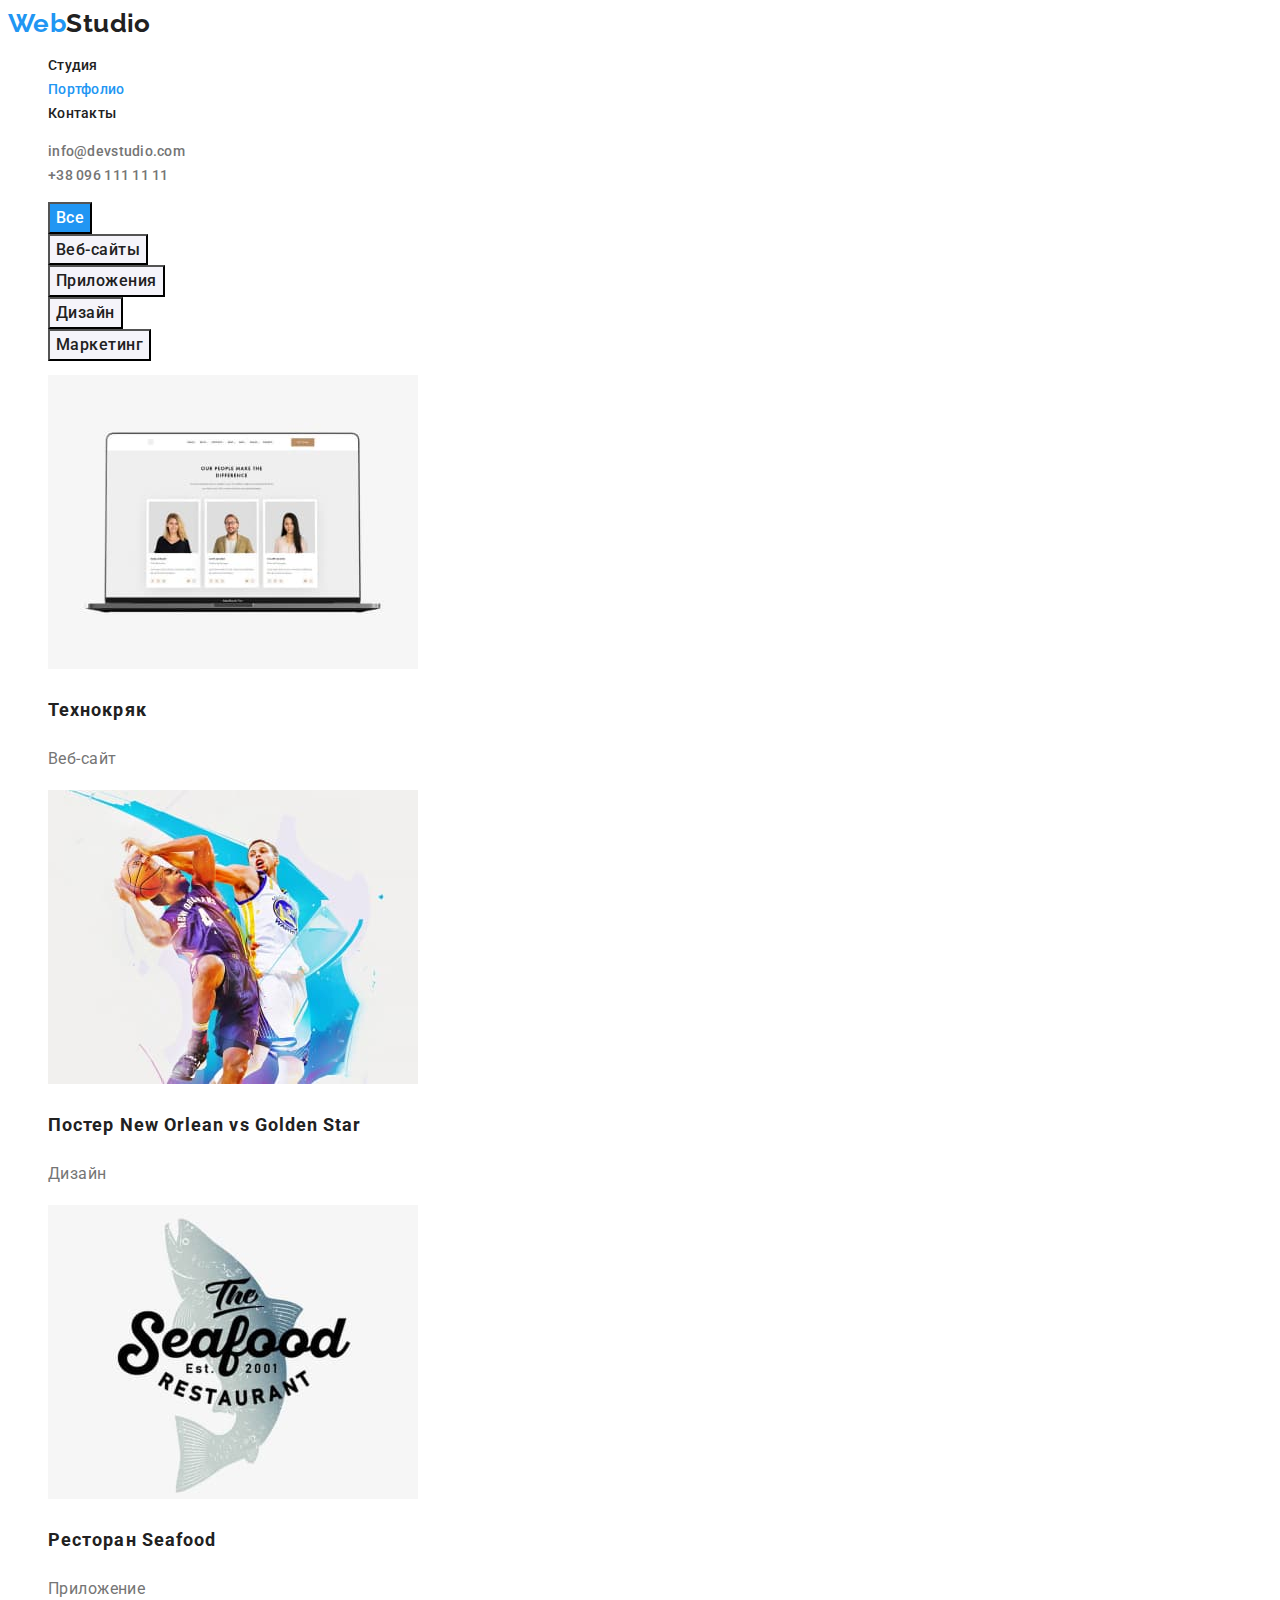
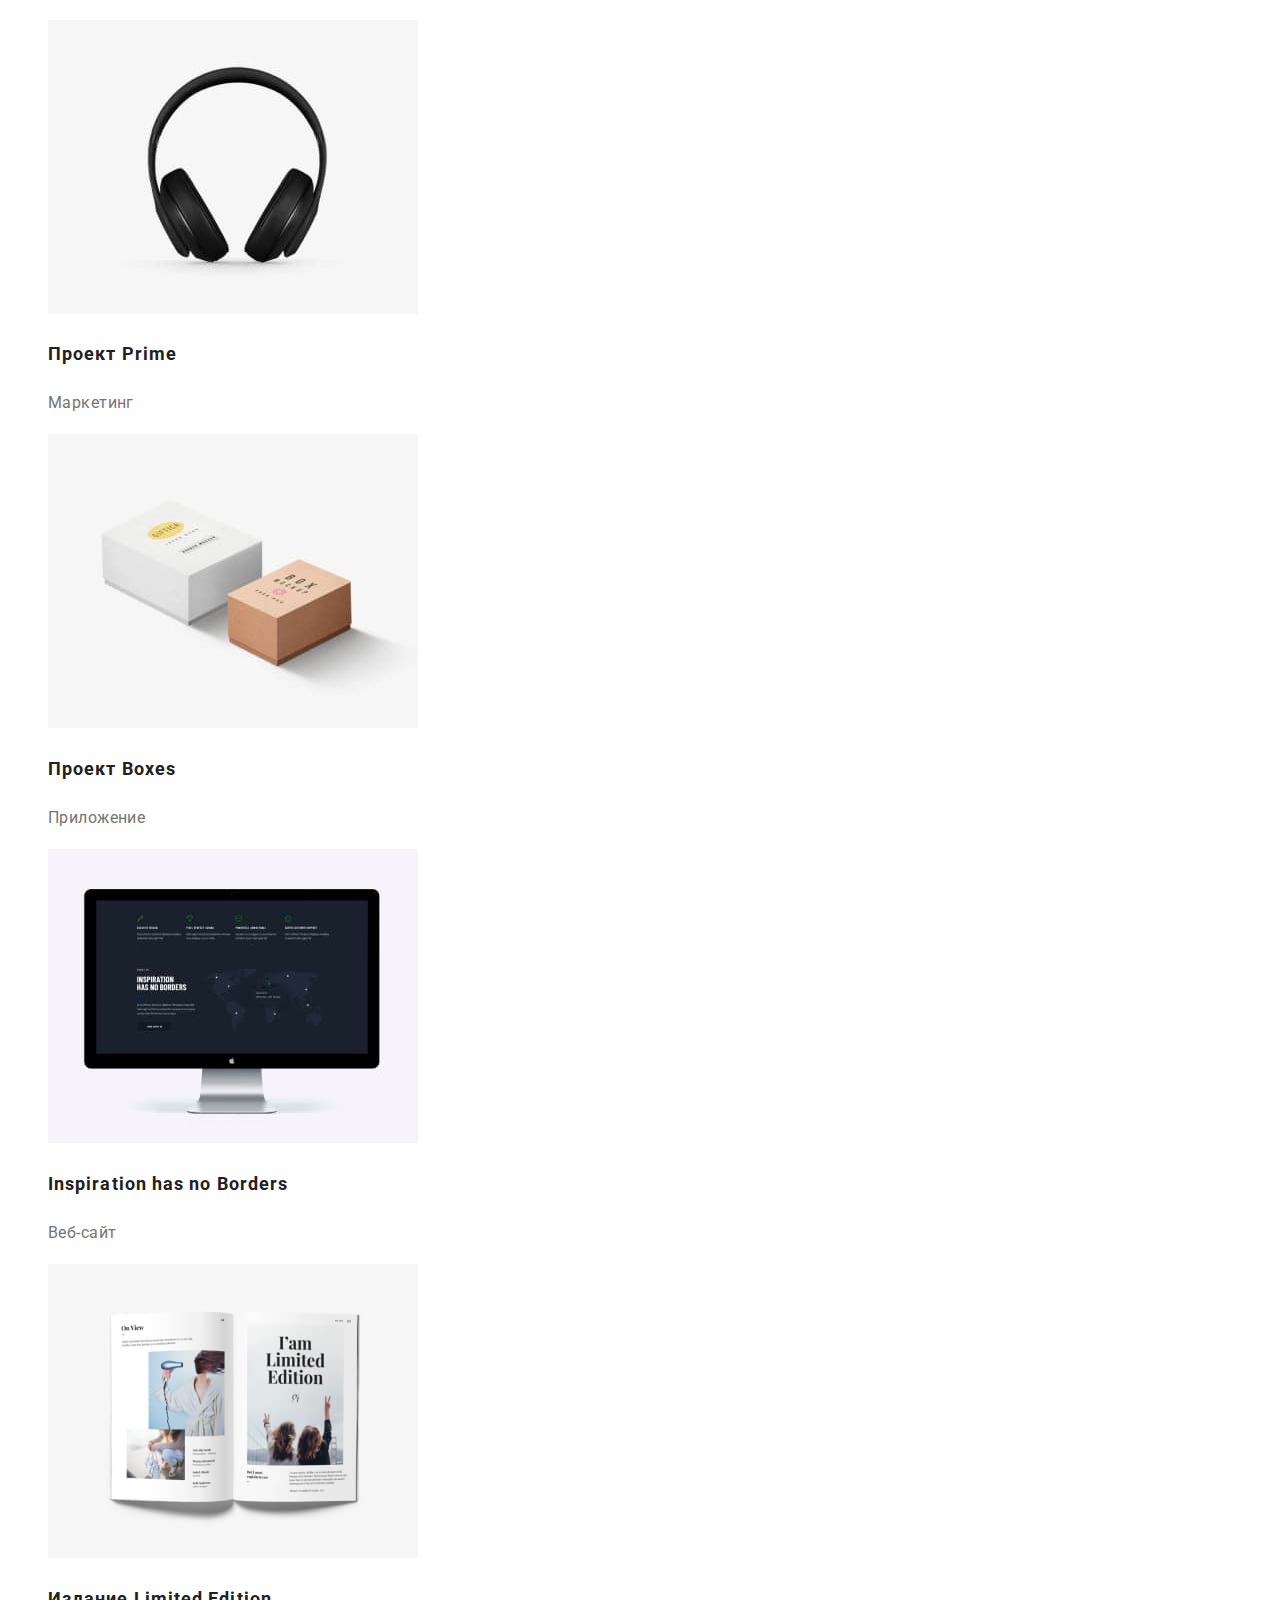
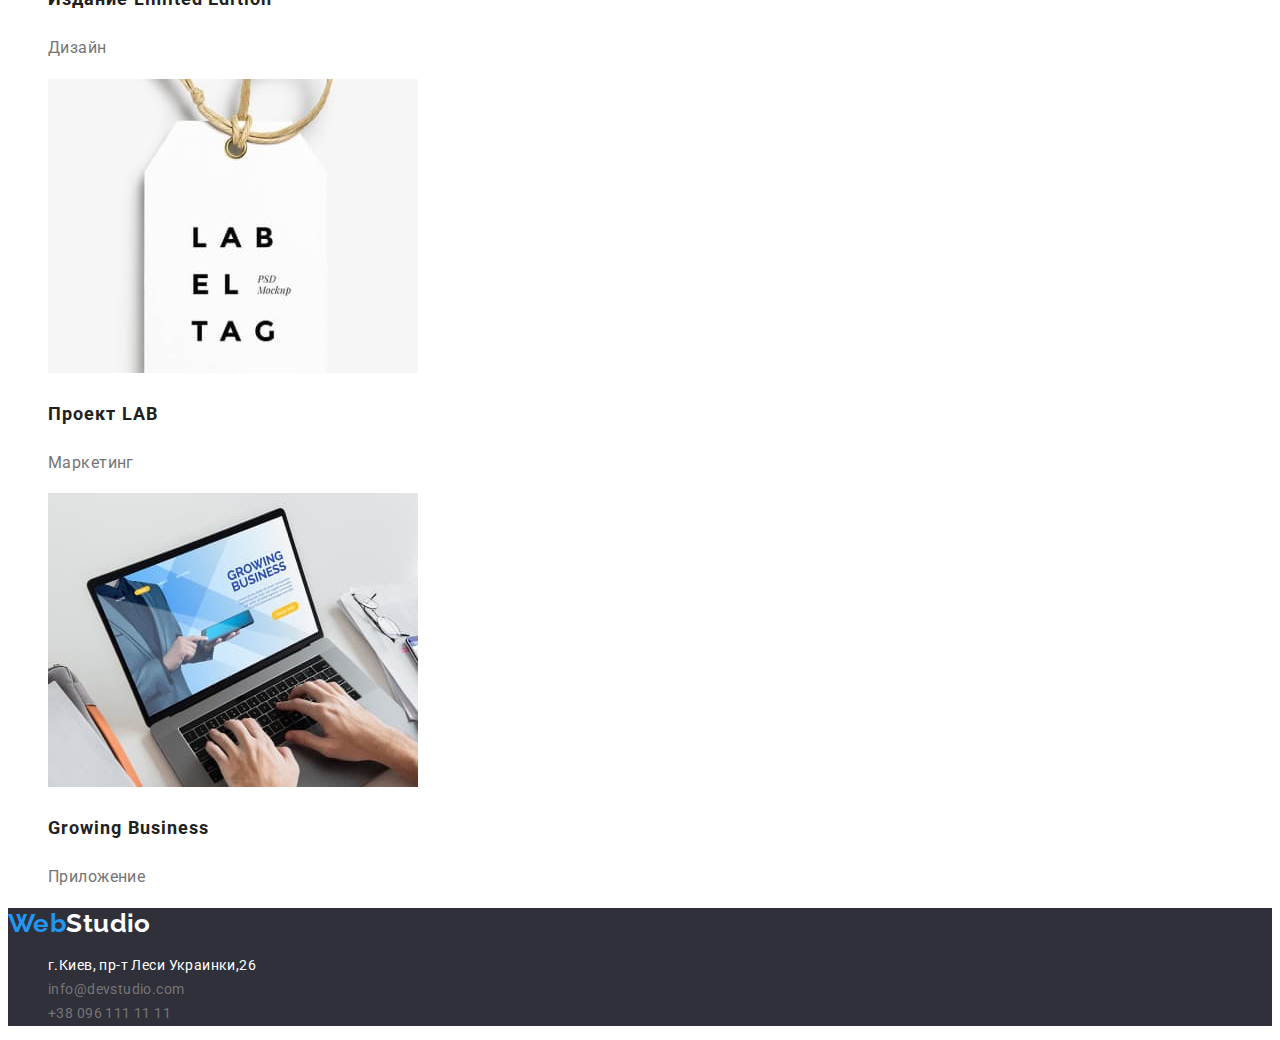
==== portfolio.html @ a8727710 "Перенос hw2" ====
<!DOCTYPE html>
<html lang="en">
    <head>
        <meta charset="UTF-8" />
        <meta http-equiv="X-UA-Compatible" content="IE=edge" />
        <meta name="viewport" content="width=device-width, initial-scale=1.0" />
        <title>WebStudio</title>
        <link rel="preconnect" href="https://fonts.googleapis.com">
        <link rel="preconnect" href="https://fonts.gstatic.com" crossorigin>
        <link href="https://fonts.googleapis.com/css2?family=Raleway:wght@700&family=Roboto:wght@400;500;700;900&display=swap" rel="stylesheet">
        <link rel="stylesheet" href="./css/styles.css" />
    
      </head>
<body>
    <header class="header">
        <a class="link logo" href="index.html">Web<span class="header-logo">Studio</span></a>
        <nav class="header-nav">
          <ul class="list header-list">
            <li class="header-item"><a class="link header-link" href="index.html">Студия</a></li>
            <li class="header-item"><a class="link header-link current" href="portfolio.html">Портфолио</a></li>
            <li class="header-item"><a class="link header-link" href="">Контакты</a></li>
          </ul>
        </nav>
        <ul class="list contact-list">
          <li class="contact-item"><a class="link header-link" href="mailto:info@devstudio.com">info@devstudio.com</a></li>
          <li class="contact-item"><a class="link header-link" href="tel:+380961111111">+38 096 111 11 11</a></li>
        </ul>
      </header>

<main>
    <section>
        <h1 class="portfolio-title">Наши работы,портфолио,примеры работ</h1>
        <ul class="list filters-list">
            <li class="filters-item"><button type="button" class="filters-btn current-filter">Все</button></li>
            <li class="filters-item"><button type="button" class="filters-btn">Веб-сайты</button></li>
            <li class="filters-item"><button type="button" class="filters-btn">Приложения</button></li>
            <li class="filters-item"><button type="button" class="filters-btn">Дизайн</button></li>
            <li class="filters-item"><button type="button" class="filters-btn">Маркетинг</button></li>
        </ul>

        <ul class="list example-list">
            <li class="example-item">
                <a class="link" href="" target="_blank" rel="noreferrer noopener">
                <img src="./images/portfolio/img1.jpg" width="370" height="294"  alt="Веб-сайт">
                <h2 class="example-name">Технокряк</h2>
                <p class="example-type">Веб-сайт</p>
                </a>
            </li>
            <li class="example-item">
                <a class="link" href="" target="_blank" rel="noreferrer noopener">
                <img src="./images/portfolio/img2.jpg" width="370" height="294"  alt="Дизайн">
                <h2 class="example-name">Постер New Orlean vs Golden Star</h2>
                <p class="example-type">Дизайн</p>
                </a>
            </li>
            <li class="example-item">
                <a class="link" href="" target="_blank" rel="noreferrer noopener">
                <img src="./images/portfolio/img3.jpg" width="370" height="294"  alt="Приложение">
                <h2 class="example-name">Ресторан Seafood</h2>
                <p class="example-type">Приложение</p>
                </a>
            </li>
            <li class="example-item">
                <a class="link" href="" target="_blank" rel="noreferrer noopener">
                <img src="./images/portfolio/img4.jpg" width="370" height="294"  alt="Проект">
                <h2 class="example-name">Проект Prime</h2>
                <p class="example-type">Маркетинг</p>
                </a>
            </li>
            <li class="example-item">
                <a class="link" href="" target="_blank" rel="noreferrer noopener">
                <img src="./images/portfolio/img5.jpg" width="370" height="294" alt="Приложение">
                <h2 class="example-name">Проект Boxes</h2>
                <p class="example-type">Приложение</p>
                </a>
            </li>
            <li class="example-item">
                <a class="link" href="" target="_blank" rel="noreferrer noopener">
                <img src="./images/portfolio/img6.jpg" width="370" height="294" alt="Веб-сайт">
                <h2 class="example-name">Inspiration has no Borders</h2>
                <p class="example-type">Веб-сайт</p>
                </a>
            </li>
            <li class="example-item">
                <a class="link" href="" target="_blank" rel="noreferrer noopener">
                <img src="./images/portfolio/img7.jpg" width="370" height="294"  alt="Дизайн">
                <h2 class="example-name">Издание Limited Edition</h2>
                <p class="example-type">Дизайн</p>
                </a>
            </li>
            <li class="example-item">
                <a class="link" href="" target="_blank" rel="noreferrer noopener">
                <img src="./images/portfolio/img8.jpg" width="370" height="294"  alt="Маркетинг">
                <h2 class="example-name">Проект LAB</h2>
                <p class="example-type">Маркетинг</p>
                </a>
            </li>
            <li class="example-item">
                <a class="link" href="" target="_blank" rel="noreferrer noopener">
                <img src="./images/portfolio/img9.jpg" width="370" height="294"  alt="Приложение">
                <h2 class="example-name">Growing Business</h2>
                <p class="example-type">Приложение</p>
                </a>
            </li>
        </ul>
    </section>
</main>

<footer class="footer">
    <a class="link logo" href="index.html">Web<span class="footer-logo">Studio</span></a>
    <address>
    <ul class="list footer-list">
      <li class="footer-item"><a class="link footer-address" href="https://goo.gl/maps/YbPivX2JFZGYq7XS9" target="_blank" rel="noreferrer noopener">г.Киев, пр-т Леси Украинки,26</a></li>
      <li class="footer-item"><a class="link footer-info" href="mailto:info@devstudio.com">info@devstudio.com</a></li>
      <li class="footer-item"><a class="link footer-info" href="tel:+380961111111">+38 096 111 11 11</a></li>
    </ul>
  </address>
  </footer>
</body>
</html>
---- css/styles.css ----
:root {
--first-color:  #212121;
--second-color: #757575;
--third-color:  #ffffff;
--accent-color: #2196F3;
--btn-hover-color: #188CE8;
--bkground-color-one: #2F303A;
--bkground-color-two: #F5F4FA;
}

body {
font-family: 'Roboto', sans-serif;
font-size: 14px;
line-height: 1.71;
letter-spacing: 0.03em;
color: var(--second-color);
}

address{
  font-style: inherit;
}

.list {
  list-style: none;
}

.link {
  text-decoration: none;
  color: inherit;
}


/*------------------------LOGO-----------------------------*/
.logo{
font-family: 'Raleway', sans-serif;
font-weight: 700;
font-size: 26px;
line-height: 1.19;
color: var(--accent-color);
}

.header-logo{
  color: var(--first-color);
}

.footer-logo {
  color: var(--third-color);
}

/*--------------------------------------------------END LOGO---------------------------------------------------*/


/*----------------------HEADER-----------------------------*/

.header-list {
  color: var(--first-color);
}

.header-link{
font-weight: 500;
line-height: 1.14;
letter-spacing: 0.02em;
}

.header-link:hover,
.header-link:focus,
.current
{
  color: var(--accent-color);
}
/*------------------------MAIN----------------------*/
.service {
  background-color: var(--bkground-color-one);
}

.service-title {
font-weight: 900;
font-size: 44px;
line-height: 1.36;
text-align: center;
letter-spacing: 0.06em;
text-transform: uppercase;
color: var(--third-color);
}

.service-btn {
font-family: inherit; 
font-weight: 700;
font-size: 16px;
line-height: 1.87;
display: flex;
align-items: center;
text-align: center;
letter-spacing: 0.06em;
color: var(--third-color);
background-color: var(--accent-color);
cursor: pointer;
}

.service-btn:hover,
.service-btn:focus {
  background-color: var(--btn-hover-color);
}

.advantage-title {
  font-weight: 700;
  line-height: 1.14;
  text-transform: uppercase;
  color: var(--first-color);
}

.main-title {
font-weight: 700;
font-size: 36px;
line-height: 1.16;
text-align: center;
color: var(--first-color);
}

.team {
  background-color: var(--bkground-color-two);
}

.team-name,
.team-position{
font-size: 16px;
line-height: 1.18;
text-align: center;
}

.team-name{
font-weight: 500;
color: var(--first-color);
}

/*------------------------------------Footer-------------------------------------------*/
.footer {
  background-color: var(--bkground-color-one);
}

.footer-info:hover,
.footer-info:focus,
.footer-address {
  color: var(--third-color);
}
/*--------------------Portfolio------------------------------*/

.portfolio-title {
  position: absolute;
  width: 1px;
  height: 1px;
  margin: -1px;
  padding: 0;
  overflow: hidden;
  border: 0;
  clip: rect(0 0 0 0)
}

.filters-btn {
font-family: inherit;
font-weight: 500;
font-size: 16px;
line-height: 1.62;
text-align: center;
letter-spacing: 0.03em;
color: var(--first-color);
background-color: var(--bkground-color-two);
cursor: pointer;
}

.filters-btn:hover,
.filters-btn:focus,
.current-filter{
  color: var(--third-color);
  background-color: var(--accent-color);
}

.example-name {
font-weight: 700;
font-size: 18px;
line-height: 2;
letter-spacing: 0.06em;
color:var(--first-color);
}

.example-type {
font-size: 16px;
line-height: 1.87;
}
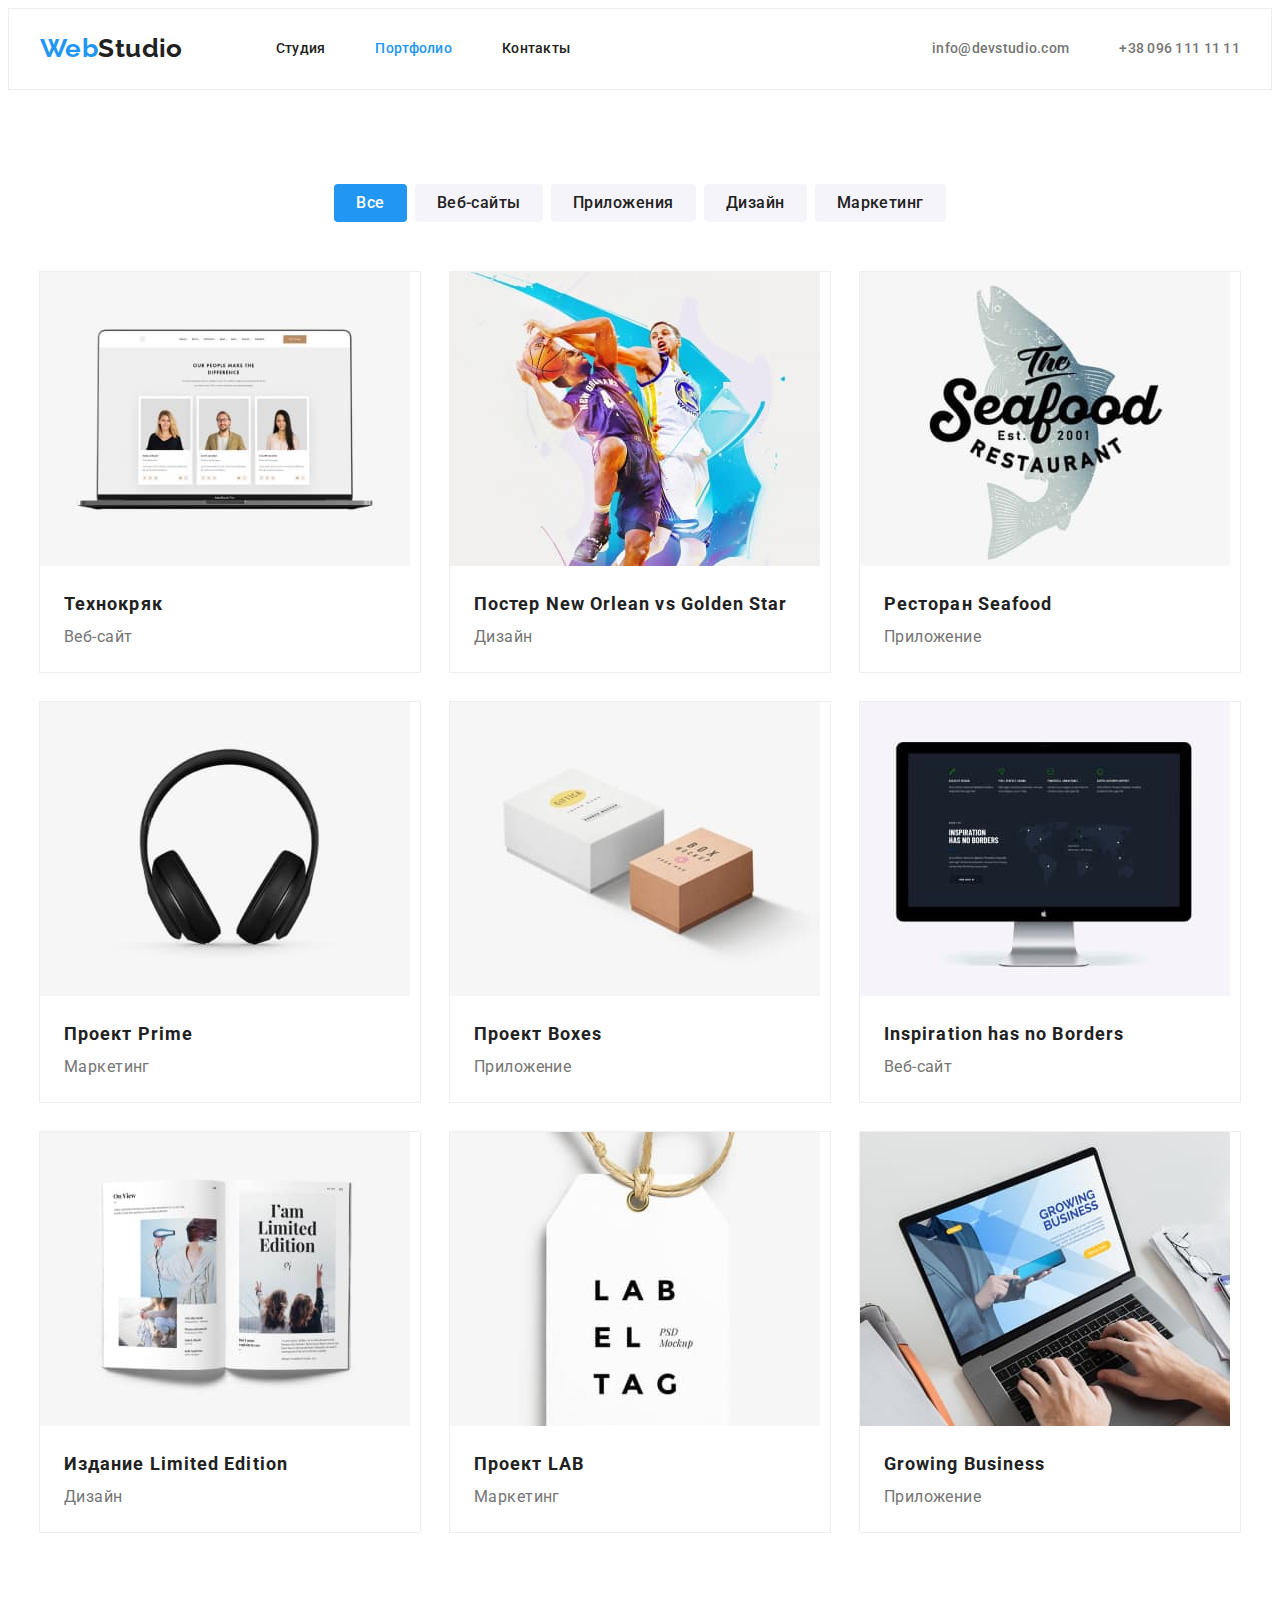
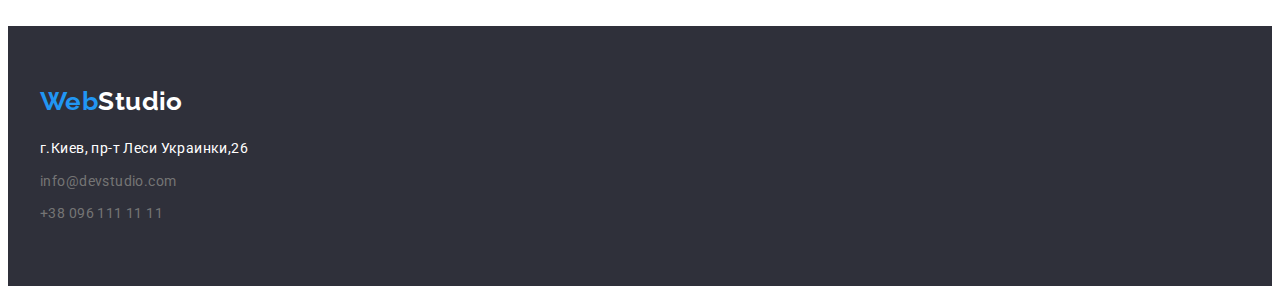
==== commit 9fab7c48: "Предварительно сделано" ====
--- a/portfolio.html
+++ b/portfolio.html
@@ -8,12 +8,18 @@
         <link rel="preconnect" href="https://fonts.googleapis.com">
         <link rel="preconnect" href="https://fonts.gstatic.com" crossorigin>
         <link href="https://fonts.googleapis.com/css2?family=Raleway:wght@700&family=Roboto:wght@400;500;700;900&display=swap" rel="stylesheet">
+        <link rel="stylesheet"
+        href="https://cdnjs.cloudflare.com/ajax/libs/modern-normalize/1.1.0/modern-normalize.min.css"
+        integrity="sha512-wpPYUAdjBVSE4KJnH1VR1HeZfpl1ub8YT/NKx4PuQ5NmX2tKuGu6U/JRp5y+Y8XG2tV+wKQpNHVUX03MfMFn9Q=="
+        crossorigin="anonymous"
+        referrerpolicy="no-referrer"/>
         <link rel="stylesheet" href="./css/styles.css" />
     
       </head>
 <body>
     <header class="header">
-        <a class="link logo" href="index.html">Web<span class="header-logo">Studio</span></a>
+        <div class="container header-container">
+        <a class="link logo header-logo-margin" href="index.html">Web<span class="header-logo">Studio</span></a>
         <nav class="header-nav">
           <ul class="list header-list">
             <li class="header-item"><a class="link header-link" href="index.html">Студия</a></li>
@@ -25,10 +31,12 @@
           <li class="contact-item"><a class="link header-link" href="mailto:info@devstudio.com">info@devstudio.com</a></li>
           <li class="contact-item"><a class="link header-link" href="tel:+380961111111">+38 096 111 11 11</a></li>
         </ul>
+      </div>
       </header>
 
 <main>
-    <section>
+    <section class="portfolio-main">
+        <div class="container">
         <h1 class="portfolio-title">Наши работы,портфолио,примеры работ</h1>
         <ul class="list filters-list">
             <li class="filters-item"><button type="button" class="filters-btn current-filter">Все</button></li>
@@ -46,6 +54,7 @@
                 <p class="example-type">Веб-сайт</p>
                 </a>
             </li>
+
             <li class="example-item">
                 <a class="link" href="" target="_blank" rel="noreferrer noopener">
                 <img src="./images/portfolio/img2.jpg" width="370" height="294"  alt="Дизайн">
@@ -53,6 +62,7 @@
                 <p class="example-type">Дизайн</p>
                 </a>
             </li>
+
             <li class="example-item">
                 <a class="link" href="" target="_blank" rel="noreferrer noopener">
                 <img src="./images/portfolio/img3.jpg" width="370" height="294"  alt="Приложение">
@@ -60,6 +70,7 @@
                 <p class="example-type">Приложение</p>
                 </a>
             </li>
+
             <li class="example-item">
                 <a class="link" href="" target="_blank" rel="noreferrer noopener">
                 <img src="./images/portfolio/img4.jpg" width="370" height="294"  alt="Проект">
@@ -67,6 +78,7 @@
                 <p class="example-type">Маркетинг</p>
                 </a>
             </li>
+
             <li class="example-item">
                 <a class="link" href="" target="_blank" rel="noreferrer noopener">
                 <img src="./images/portfolio/img5.jpg" width="370" height="294" alt="Приложение">
@@ -74,6 +86,7 @@
                 <p class="example-type">Приложение</p>
                 </a>
             </li>
+
             <li class="example-item">
                 <a class="link" href="" target="_blank" rel="noreferrer noopener">
                 <img src="./images/portfolio/img6.jpg" width="370" height="294" alt="Веб-сайт">
@@ -81,6 +94,7 @@
                 <p class="example-type">Веб-сайт</p>
                 </a>
             </li>
+
             <li class="example-item">
                 <a class="link" href="" target="_blank" rel="noreferrer noopener">
                 <img src="./images/portfolio/img7.jpg" width="370" height="294"  alt="Дизайн">
@@ -88,6 +102,7 @@
                 <p class="example-type">Дизайн</p>
                 </a>
             </li>
+
             <li class="example-item">
                 <a class="link" href="" target="_blank" rel="noreferrer noopener">
                 <img src="./images/portfolio/img8.jpg" width="370" height="294"  alt="Маркетинг">
@@ -95,6 +110,7 @@
                 <p class="example-type">Маркетинг</p>
                 </a>
             </li>
+            
             <li class="example-item">
                 <a class="link" href="" target="_blank" rel="noreferrer noopener">
                 <img src="./images/portfolio/img9.jpg" width="370" height="294"  alt="Приложение">
@@ -103,11 +119,13 @@
                 </a>
             </li>
         </ul>
+    </div>
     </section>
 </main>
 
 <footer class="footer">
-    <a class="link logo" href="index.html">Web<span class="footer-logo">Studio</span></a>
+    <div class="container">
+    <a class="link logo footer-logo-margin" href="index.html">Web<span class="footer-logo">Studio</span></a>
     <address>
     <ul class="list footer-list">
       <li class="footer-item"><a class="link footer-address" href="https://goo.gl/maps/YbPivX2JFZGYq7XS9" target="_blank" rel="noreferrer noopener">г.Киев, пр-т Леси Украинки,26</a></li>
@@ -115,6 +133,7 @@
       <li class="footer-item"><a class="link footer-info" href="tel:+380961111111">+38 096 111 11 11</a></li>
     </ul>
   </address>
+</div>
   </footer>
 </body>
 </html>--- a/css/styles.css
+++ b/css/styles.css
@@ -6,6 +6,18 @@
 --btn-hover-color: #188CE8;
 --bkground-color-one: #2F303A;
 --bkground-color-two: #F5F4FA;
+--header-line-color: #ECECEC;
+--box-shadow: 0px 1px 3px rgba(0, 0, 0, 0.12), 0px 1px 1px rgba(0, 0, 0, 0.14), 0px 2px 1px rgba(0, 0, 0, 0.2);
+--border-line-color: #EEEEEE;
+}
+
+p,h1,h2,h3,h4,h5,h6 {
+  margin: 0;
+}
+
+ul {
+  margin: 0;
+  padding-left: 0;
 }
 
 body {
@@ -20,6 +32,10 @@
   font-style: inherit;
 }
 
+img {
+  display: block;
+}
+
 .list {
   list-style: none;
 }
@@ -29,6 +45,13 @@
   color: inherit;
 }
 
+.container {
+  width: 1200px;
+  padding-left: 15px;
+  padding-right: 15px;
+  margin: 0 auto;
+  /* outline: 2px solid red; */
+}
 
 /*------------------------LOGO-----------------------------*/
 .logo{
@@ -37,6 +60,15 @@
 font-size: 26px;
 line-height: 1.19;
 color: var(--accent-color);
+display: flex;
+}
+
+.header-logo-margin {
+  margin-right: 93px;
+}
+
+.header-item:not(:last-child) {
+  margin-right: 50px;
 }
 
 .header-logo{
@@ -51,9 +83,20 @@
 
 
 /*----------------------HEADER-----------------------------*/
+.header{
+  padding-top: 24px;
+  padding-bottom: 25px;
+  border: 1px solid var(--header-line-color);
+}
+
+.header-container {
+  display: flex;
+  align-items: center;
+}
 
 .header-list {
   color: var(--first-color);
+  display: flex;
 }
 
 .header-link{
@@ -68,9 +111,25 @@
 {
   color: var(--accent-color);
 }
+.contact-list {
+  display: flex;
+  margin-left: auto;
+}
+
+.contact-item:not(:last-child) {
+  margin-right: 50px;
+}
 /*------------------------MAIN----------------------*/
 .service {
   background-color: var(--bkground-color-one);
+  padding-top: 200px;
+  padding-bottom: 200px;
+}
+
+.service-items {
+  display: flex;
+  flex-direction: column;
+  align-items: center;
 }
 
 .service-title {
@@ -81,6 +140,9 @@
 letter-spacing: 0.06em;
 text-transform: uppercase;
 color: var(--third-color);
+margin-bottom: 30px;
+max-width: 696px;
+display: flex;
 }
 
 .service-btn {
@@ -91,15 +153,39 @@
 display: flex;
 align-items: center;
 text-align: center;
+justify-content: center;
 letter-spacing: 0.06em;
 color: var(--third-color);
 background-color: var(--accent-color);
 cursor: pointer;
+min-width: 200px;
+min-height: 50px;
+border-color: transparent;
+border-radius: 4px;
 }
 
 .service-btn:hover,
 .service-btn:focus {
   background-color: var(--btn-hover-color);
+}
+
+.advantage {
+  padding-top: 94px;
+  padding-bottom: 94px;
+}
+.advantage-list{
+  display: flex;
+}
+.advantage-item:not(:last-child) {
+  margin-right: 30px;
+}
+
+.advantage-item {
+  flex-basis: calc(100%/4);
+}
+
+.advantage-title {
+  margin-bottom: 10px;
 }
 
 .advantage-title {
@@ -115,12 +201,43 @@
 line-height: 1.16;
 text-align: center;
 color: var(--first-color);
+margin-bottom: 50px;
+}
+
+.work {
+  padding-bottom: 94px;
+}
+
+.work-list {
+  display: flex;
+}
+
+.work-item:not(:last-child) {
+  margin-right: 30px;
 }
 
 .team {
   background-color: var(--bkground-color-two);
-}
-
+  padding-top: 94px;
+  padding-bottom: 94px;
+}
+
+.team-list {
+  display: flex;
+}
+
+.team-item:not(:last-child) {
+  margin-right: 30px;
+}
+
+.team-item {
+  height: 368px;
+  background-color: var(--third-color);
+  border-bottom-left-radius: 4px ;
+  border-bottom-right-radius: 4px;
+  box-shadow: var(--box-shadow);
+  padding-bottom: 30px;
+}
 .team-name,
 .team-position{
 font-size: 16px;
@@ -131,11 +248,15 @@
 .team-name{
 font-weight: 500;
 color: var(--first-color);
+margin-top: 30px;
+margin-bottom: 10px;
 }
 
 /*------------------------------------Footer-------------------------------------------*/
 .footer {
   background-color: var(--bkground-color-one);
+  padding-top: 60px;
+  padding-bottom: 60px;
 }
 
 .footer-info:hover,
@@ -143,8 +264,25 @@
 .footer-address {
   color: var(--third-color);
 }
+
+.footer-logo-margin {
+  margin-bottom: 20px;
+}
+
+.footer-list {
+  display: flex;
+  flex-direction: column;
+  align-items: flex-start;
+}
+
+.footer-item:not(:last-child){
+  margin-bottom: 9px;
+}
 /*--------------------Portfolio------------------------------*/
-
+.portfolio-main {
+  margin-top: 94px;
+  margin-bottom: 94px;
+}
 .portfolio-title {
   position: absolute;
   width: 1px;
@@ -156,6 +294,15 @@
   clip: rect(0 0 0 0)
 }
 
+.filters-list {
+  display: flex;
+  justify-content: center;
+  margin-bottom: 50px
+}
+.filters-item:not(:last-child) {
+  margin-right: 8px;
+}
+
 .filters-btn {
 font-family: inherit;
 font-weight: 500;
@@ -166,6 +313,11 @@
 color: var(--first-color);
 background-color: var(--bkground-color-two);
 cursor: pointer;
+border-radius: 4px;
+border: none;
+padding-left: 22px;
+padding-right: 22px;
+min-height: 38px;
 }
 
 .filters-btn:hover,
@@ -173,6 +325,25 @@
 .current-filter{
   color: var(--third-color);
   background-color: var(--accent-color);
+}
+
+.example-list {
+  padding: 0;
+  margin: 0;
+  list-style: none;
+  display: flex;
+  flex-wrap: wrap;
+  margin-left: -30px;
+  margin-top:-30px ;
+}
+
+.example-item {
+  flex-basis: calc(100% / 3 - 30px);
+  margin-left: 30px;
+  margin-top: 30px;
+  background-color: var(--third-color);
+  outline: 1px solid var(--border-line-color);
+  padding-bottom: 20px;
 }
 
 .example-name {
@@ -181,9 +352,11 @@
 line-height: 2;
 letter-spacing: 0.06em;
 color:var(--first-color);
+margin: 20px 0 0px 24px ;
 }
 
 .example-type {
 font-size: 16px;
 line-height: 1.87;
+margin-left: 24px;
 }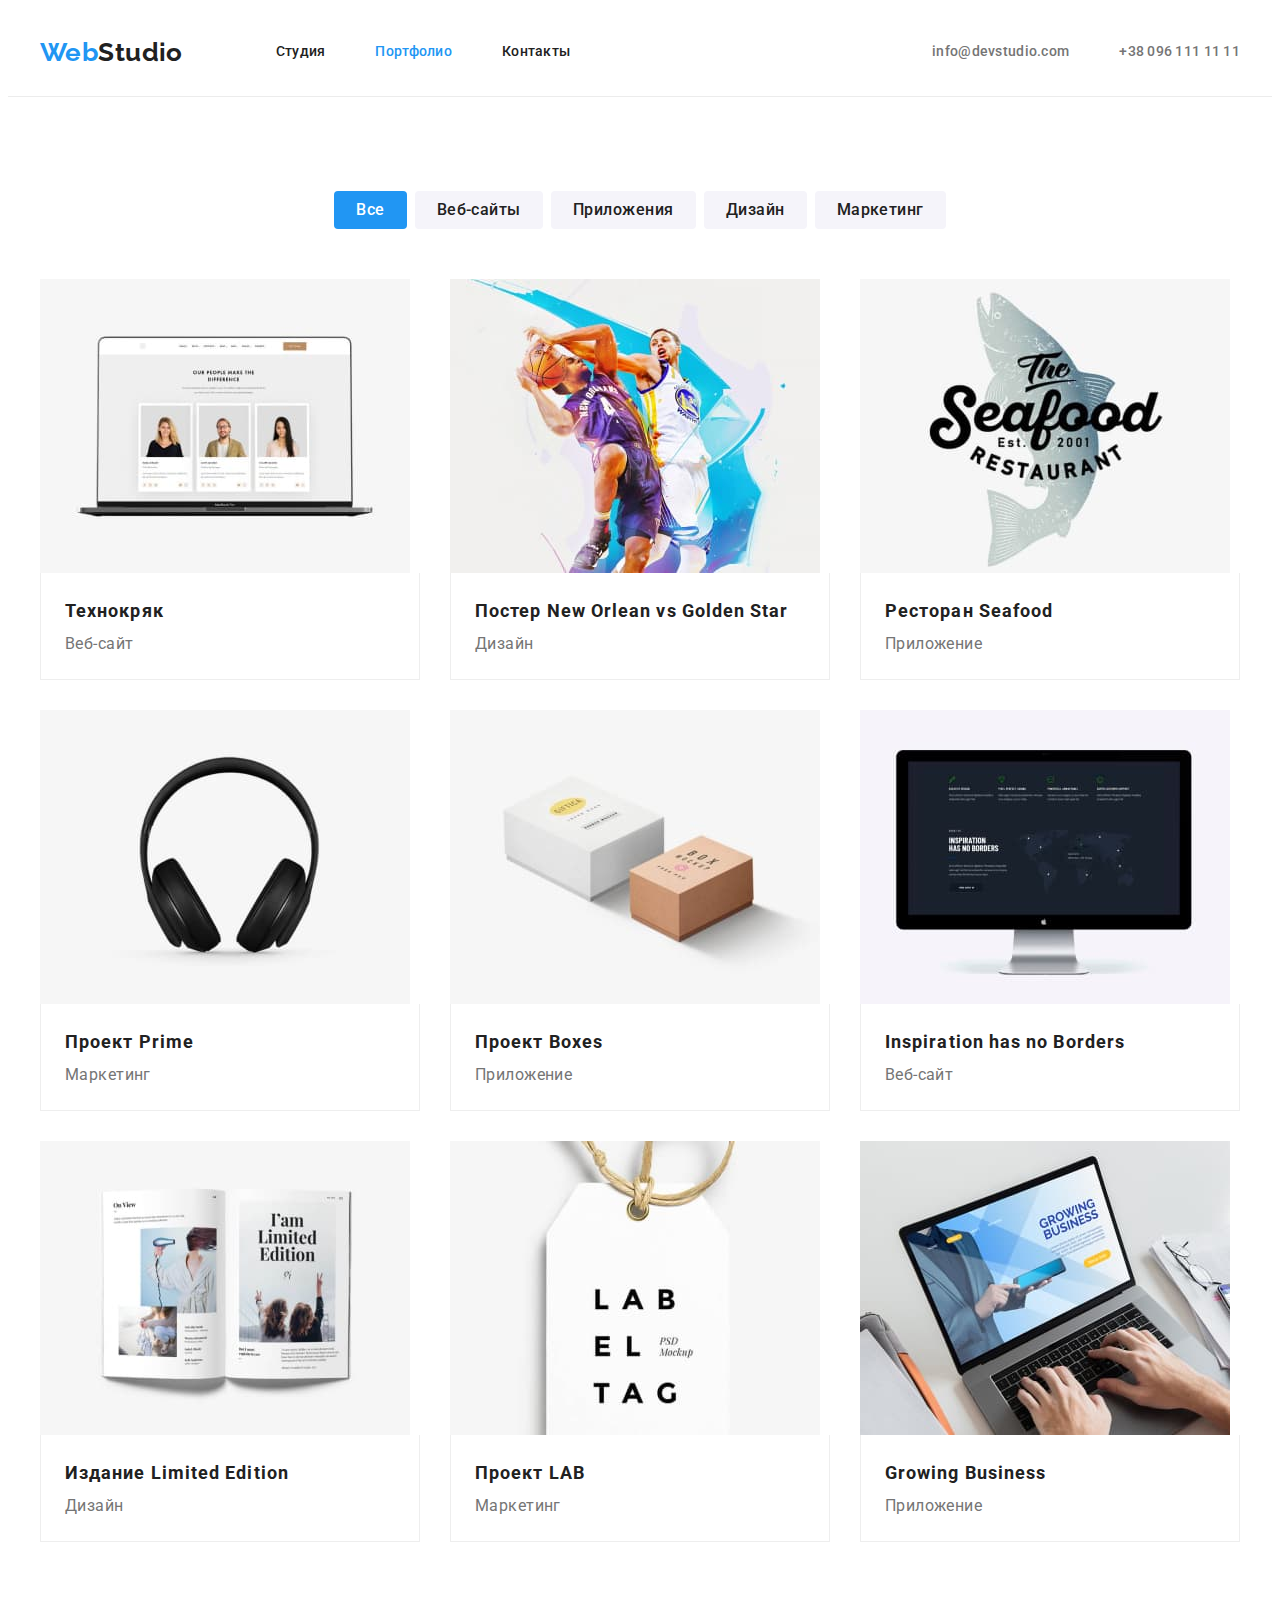
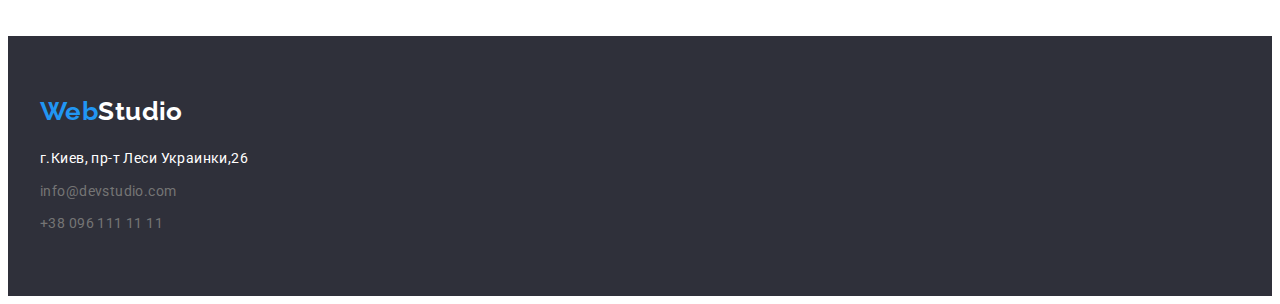
==== commit 5546132b: "finish version" ====
--- a/portfolio.html
+++ b/portfolio.html
@@ -35,7 +35,7 @@
       </header>
 
 <main>
-    <section class="portfolio-main">
+    <section class="section">
         <div class="container">
         <h1 class="portfolio-title">Наши работы,портфолио,примеры работ</h1>
         <ul class="list filters-list">
@@ -50,73 +50,91 @@
             <li class="example-item">
                 <a class="link" href="" target="_blank" rel="noreferrer noopener">
                 <img src="./images/portfolio/img1.jpg" width="370" height="294"  alt="Веб-сайт">
+                <div class="border">
                 <h2 class="example-name">Технокряк</h2>
                 <p class="example-type">Веб-сайт</p>
+                </div>
                 </a>
             </li>
 
             <li class="example-item">
                 <a class="link" href="" target="_blank" rel="noreferrer noopener">
                 <img src="./images/portfolio/img2.jpg" width="370" height="294"  alt="Дизайн">
+                <div class="border">
                 <h2 class="example-name">Постер New Orlean vs Golden Star</h2>
                 <p class="example-type">Дизайн</p>
+                </div>
                 </a>
             </li>
 
             <li class="example-item">
                 <a class="link" href="" target="_blank" rel="noreferrer noopener">
                 <img src="./images/portfolio/img3.jpg" width="370" height="294"  alt="Приложение">
+                <div class="border">
                 <h2 class="example-name">Ресторан Seafood</h2>
                 <p class="example-type">Приложение</p>
+                </div>
                 </a>
             </li>
 
             <li class="example-item">
                 <a class="link" href="" target="_blank" rel="noreferrer noopener">
                 <img src="./images/portfolio/img4.jpg" width="370" height="294"  alt="Проект">
+                <div class="border">
                 <h2 class="example-name">Проект Prime</h2>
                 <p class="example-type">Маркетинг</p>
-                </a>
+                </div>
+            </a>
             </li>
 
             <li class="example-item">
                 <a class="link" href="" target="_blank" rel="noreferrer noopener">
                 <img src="./images/portfolio/img5.jpg" width="370" height="294" alt="Приложение">
+                <div class="border">
                 <h2 class="example-name">Проект Boxes</h2>
                 <p class="example-type">Приложение</p>
-                </a>
+                </div>
+            </a>
             </li>
 
             <li class="example-item">
                 <a class="link" href="" target="_blank" rel="noreferrer noopener">
                 <img src="./images/portfolio/img6.jpg" width="370" height="294" alt="Веб-сайт">
+                <div class="border">
                 <h2 class="example-name">Inspiration has no Borders</h2>
                 <p class="example-type">Веб-сайт</p>
-                </a>
+                </div>
+            </a>
             </li>
 
             <li class="example-item">
                 <a class="link" href="" target="_blank" rel="noreferrer noopener">
                 <img src="./images/portfolio/img7.jpg" width="370" height="294"  alt="Дизайн">
+                <div class="border">
                 <h2 class="example-name">Издание Limited Edition</h2>
                 <p class="example-type">Дизайн</p>
-                </a>
+                </div>
+            </a>
             </li>
 
             <li class="example-item">
                 <a class="link" href="" target="_blank" rel="noreferrer noopener">
                 <img src="./images/portfolio/img8.jpg" width="370" height="294"  alt="Маркетинг">
+                <div class="border">
                 <h2 class="example-name">Проект LAB</h2>
                 <p class="example-type">Маркетинг</p>
-                </a>
+                </div>
+            </a>
             </li>
-            
+
             <li class="example-item">
                 <a class="link" href="" target="_blank" rel="noreferrer noopener">
                 <img src="./images/portfolio/img9.jpg" width="370" height="294"  alt="Приложение">
+                <div class="border">
                 <h2 class="example-name">Growing Business</h2>
                 <p class="example-type">Приложение</p>
-                </a>
+                </div>
+            </a>
             </li>
         </ul>
     </div>
--- a/css/styles.css
+++ b/css/styles.css
@@ -50,9 +50,12 @@
   padding-left: 15px;
   padding-right: 15px;
   margin: 0 auto;
-  /* outline: 2px solid red; */
-}
-
+}
+
+.section {
+  padding-top: 94px;
+  padding-bottom: 94px;
+}
 /*------------------------LOGO-----------------------------*/
 .logo{
 font-family: 'Raleway', sans-serif;
@@ -84,9 +87,7 @@
 
 /*----------------------HEADER-----------------------------*/
 .header{
-  padding-top: 24px;
-  padding-bottom: 25px;
-  border: 1px solid var(--header-line-color);
+  border-bottom: 1px solid var(--header-line-color);
 }
 
 .header-container {
@@ -97,6 +98,8 @@
 .header-list {
   color: var(--first-color);
   display: flex;
+  padding-top: 32px;
+  padding-bottom: 32px;
 }
 
 .header-link{
@@ -169,10 +172,6 @@
   background-color: var(--btn-hover-color);
 }
 
-.advantage {
-  padding-top: 94px;
-  padding-bottom: 94px;
-}
 .advantage-list{
   display: flex;
 }
@@ -182,10 +181,6 @@
 
 .advantage-item {
   flex-basis: calc(100%/4);
-}
-
-.advantage-title {
-  margin-bottom: 10px;
 }
 
 .advantage-title {
@@ -193,6 +188,7 @@
   line-height: 1.14;
   text-transform: uppercase;
   color: var(--first-color);
+  margin-bottom: 10px;
 }
 
 .main-title {
@@ -218,8 +214,6 @@
 
 .team {
   background-color: var(--bkground-color-two);
-  padding-top: 94px;
-  padding-bottom: 94px;
 }
 
 .team-list {
@@ -279,10 +273,6 @@
   margin-bottom: 9px;
 }
 /*--------------------Portfolio------------------------------*/
-.portfolio-main {
-  margin-top: 94px;
-  margin-bottom: 94px;
-}
 .portfolio-title {
   position: absolute;
   width: 1px;
@@ -342,8 +332,13 @@
   margin-left: 30px;
   margin-top: 30px;
   background-color: var(--third-color);
-  outline: 1px solid var(--border-line-color);
-  padding-bottom: 20px;
+}
+
+.border {
+  border-left: 1px solid var(--border-line-color);
+  border-right: 1px solid var(--border-line-color);
+  border-bottom: 1px solid var(--border-line-color);
+  padding: 20px 0 20px 24px;
 }
 
 .example-name {
@@ -352,11 +347,9 @@
 line-height: 2;
 letter-spacing: 0.06em;
 color:var(--first-color);
-margin: 20px 0 0px 24px ;
 }
 
 .example-type {
 font-size: 16px;
 line-height: 1.87;
-margin-left: 24px;
 }